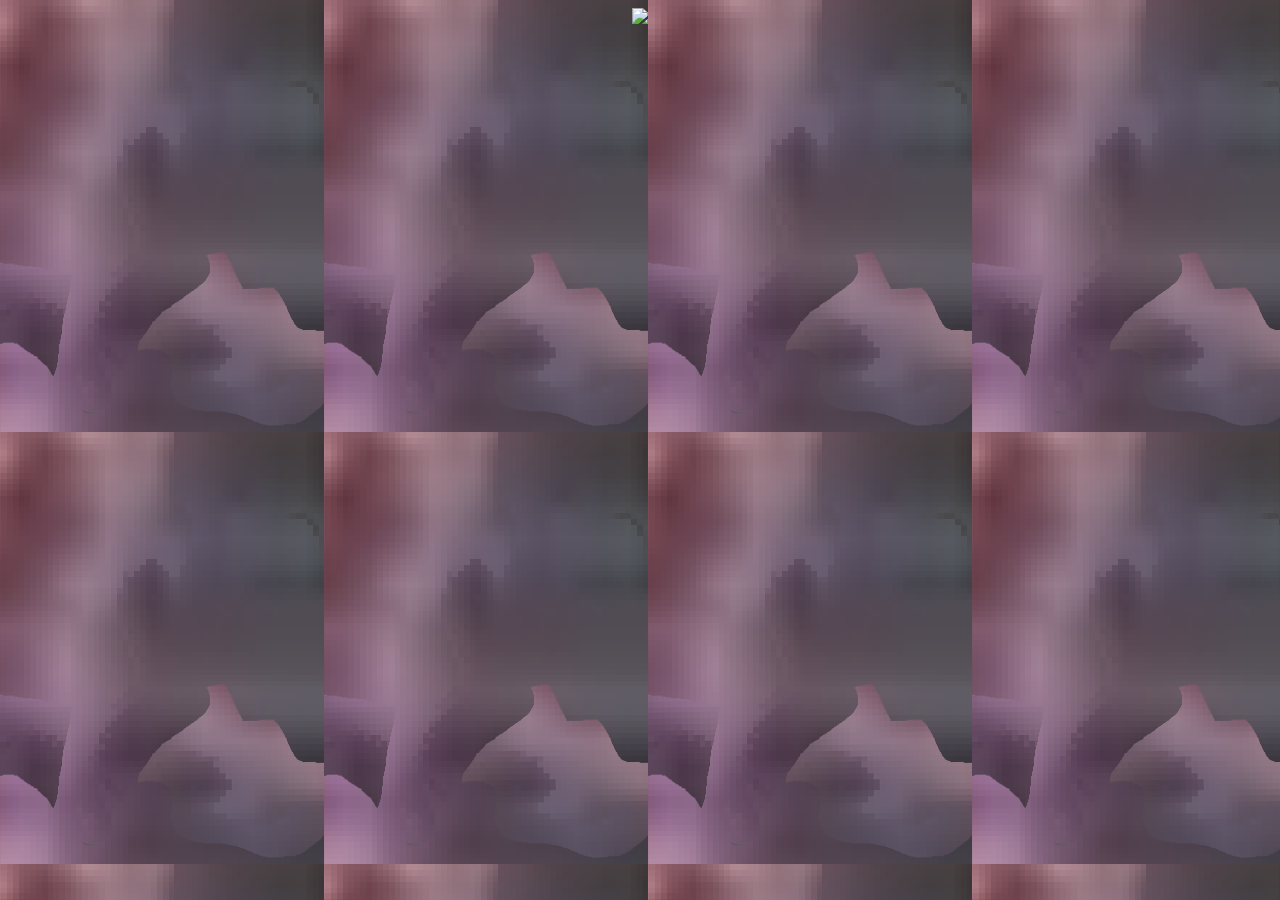
==== flagellation/index.html @ 0d866478 "page" ====
<html>
	<head>
		<style type="text/css">
			body	{
				background-image: url('purple_landscape.png');
			}
		</style>
	</head>
	<body>

			<center>
				<img src="The_Flagellation_of_animated2.gif"/>
			</center>
	</body>
</html>
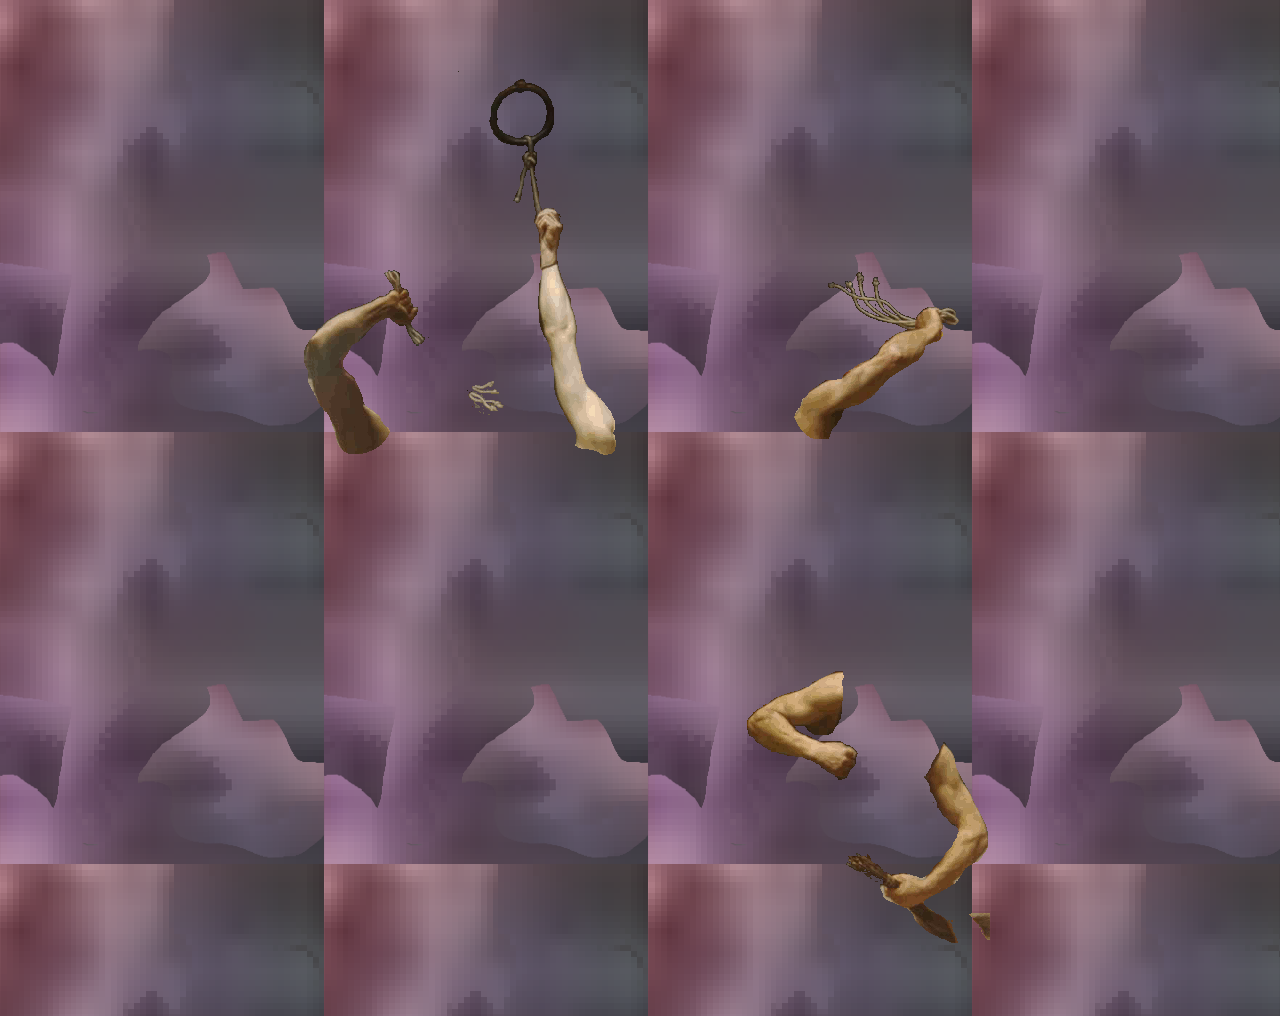
==== commit 2016b110: "cleanup image and hilight onclick" ====
--- a/flagellation/index.html
+++ b/flagellation/index.html
@@ -5,11 +5,27 @@
 				background-image: url('purple_landscape.png');
 			}
 		</style>
+		<script type="text/javascript">
+			function toggleHilight()	{
+				if(document.getElementById("hi").value==0){
+					var colors = ['yellow','lightcoral','lightgreen','lightsalmon','lightnightblue','black','gray','purple', "#854521"];
+
+					document.getElementById("actualImage").style.backgroundColor=colors[Math.floor(Math.random()*8)];
+
+				}
+				else{
+					document.getElementById("actualImage").style.backgroundColor="";
+				}
+			}
+		</script>
 	</head>
 	<body>
-
-			<center>
-				<img src="The_Flagellation_of_animated2.gif"/>
-			</center>
+	<input type="hidden" name="hi" id="hi" value="0" />
+	<div id="mainimg" onclick="toggleHilight(); return false;">
+		<center>
+			<img id="actualImage" src="The_Flagellation_of_animated2.gif"/>
+		</center>
+	</div>
+			
 	</body>
 </html>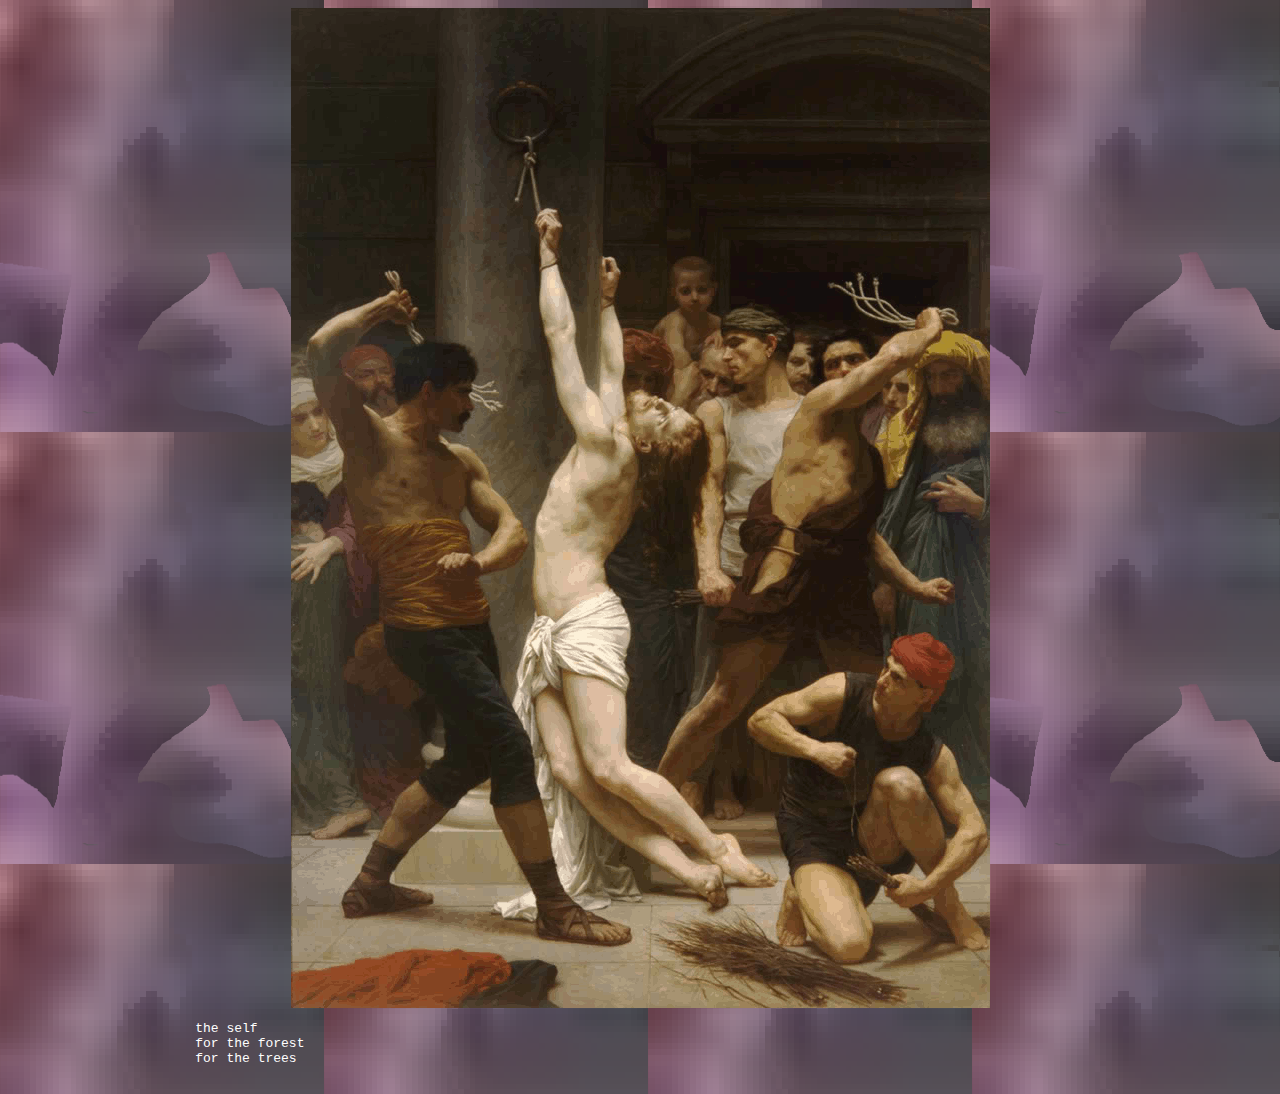
==== commit ca3f4d17: "flaggellation upnup" ====
--- a/flagellation/index.html
+++ b/flagellation/index.html
@@ -3,18 +3,27 @@
 		<style type="text/css">
 			body	{
 				background-image: url('purple_landscape.png');
+				color:white;
 			}
+
 		</style>
 		<script type="text/javascript">
 			function toggleHilight()	{
+				var colors = ['yellow','lightcoral','lightgreen','lightsalmon','lightnightblue','black','gray','purple', "#854521"];
 				if(document.getElementById("hi").value==0){
-					var colors = ['yellow','lightcoral','lightgreen','lightsalmon','lightnightblue','black','gray','purple', "#854521"];
+					
 
 					document.getElementById("actualImage").style.backgroundColor=colors[Math.floor(Math.random()*8)];
+					document.getElementById("bottomText").style.color="white";
+					document.getElementById("hi").value=1;
 
 				}
 				else{
 					document.getElementById("actualImage").style.backgroundColor="";
+					document.getElementById("bottomText").style.color=colors[Math.floor(Math.random()*8)];
+					document.getElementById("hi").value=0;
+					
+
 				}
 			}
 		</script>
@@ -22,9 +31,19 @@
 	<body>
 	<input type="hidden" name="hi" id="hi" value="0" />
 	<div id="mainimg" onclick="toggleHilight(); return false;">
+		<!-- <h1> -->
+			
+		<!-- </h1> -->
 		<center>
-			<img id="actualImage" src="The_Flagellation_of_animated2.gif"/>
+			<img id="actualImage" src="tfoc4.gif"/>
 		</center>
+		<div id="bottomText"">
+		<pre>
+			the self
+			for the forest
+			for the trees
+		</pre>
+		</div>
 	</div>
 			
 	</body>
